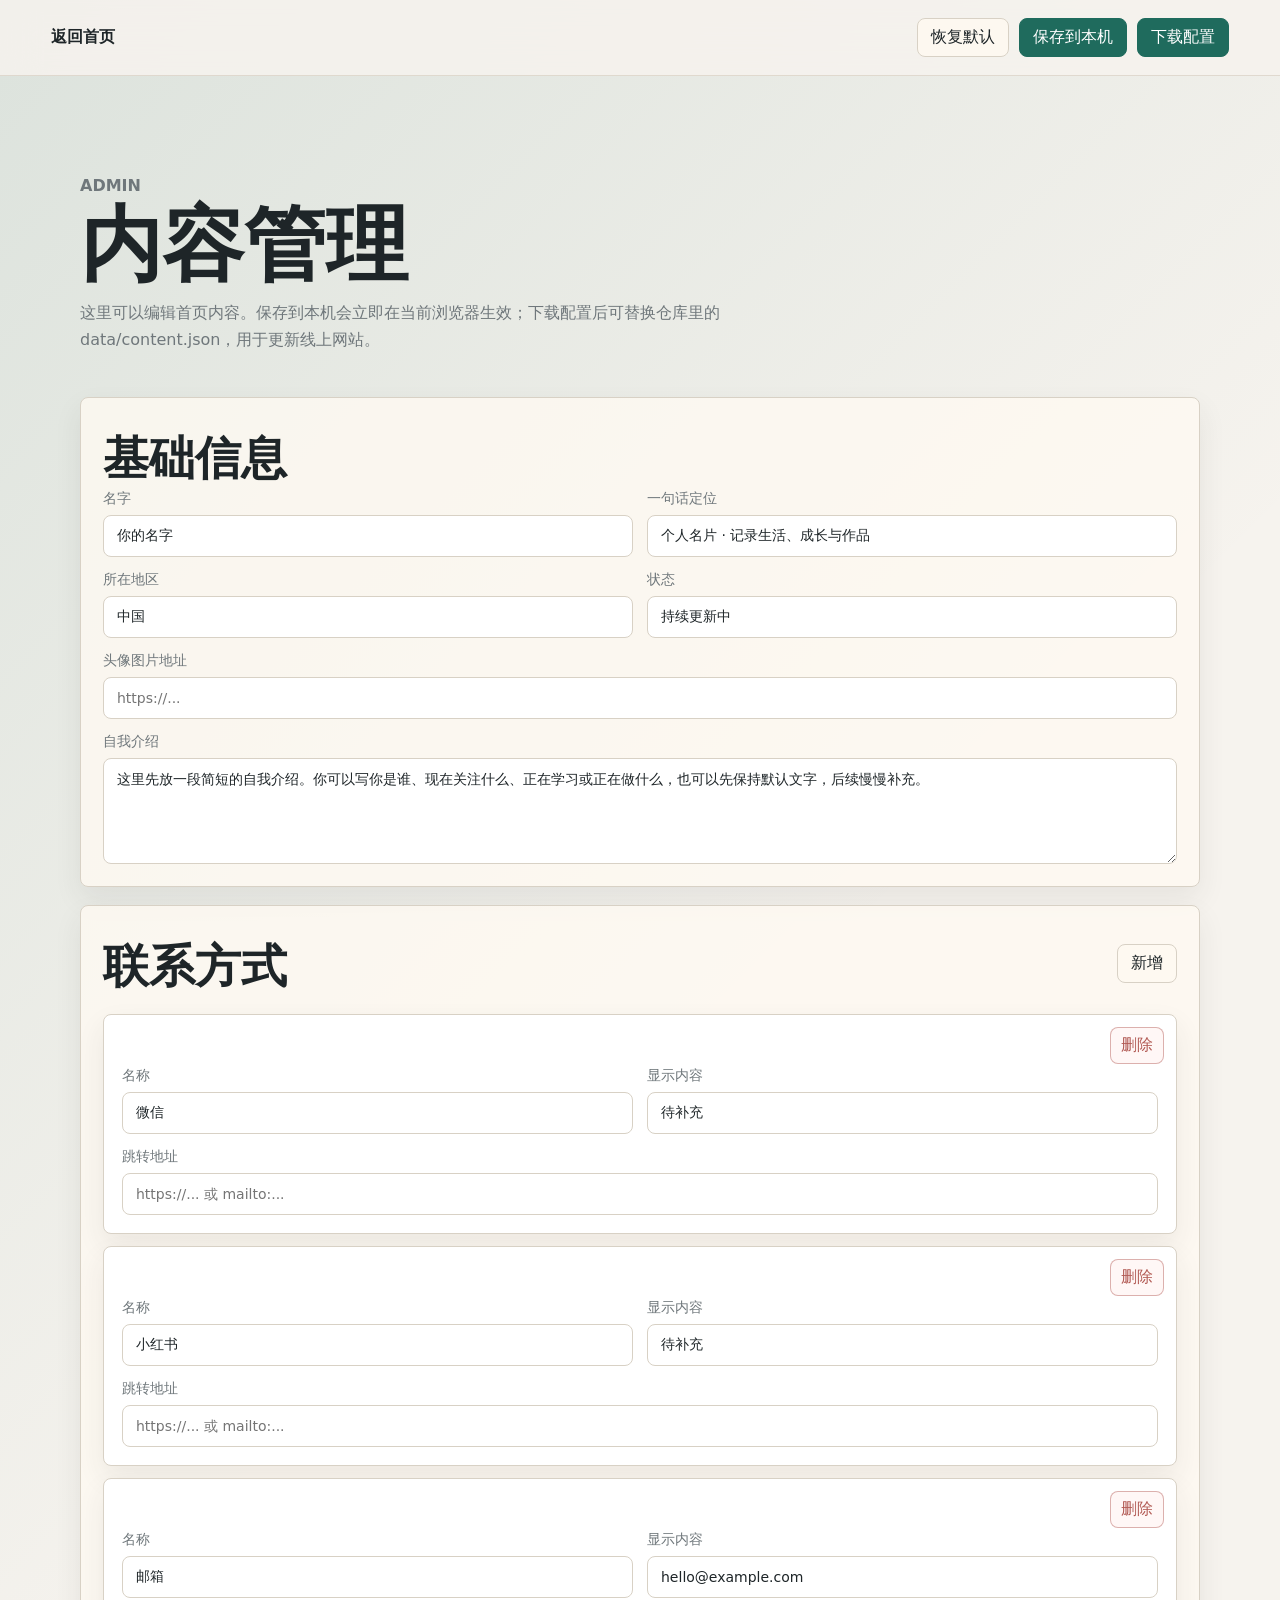
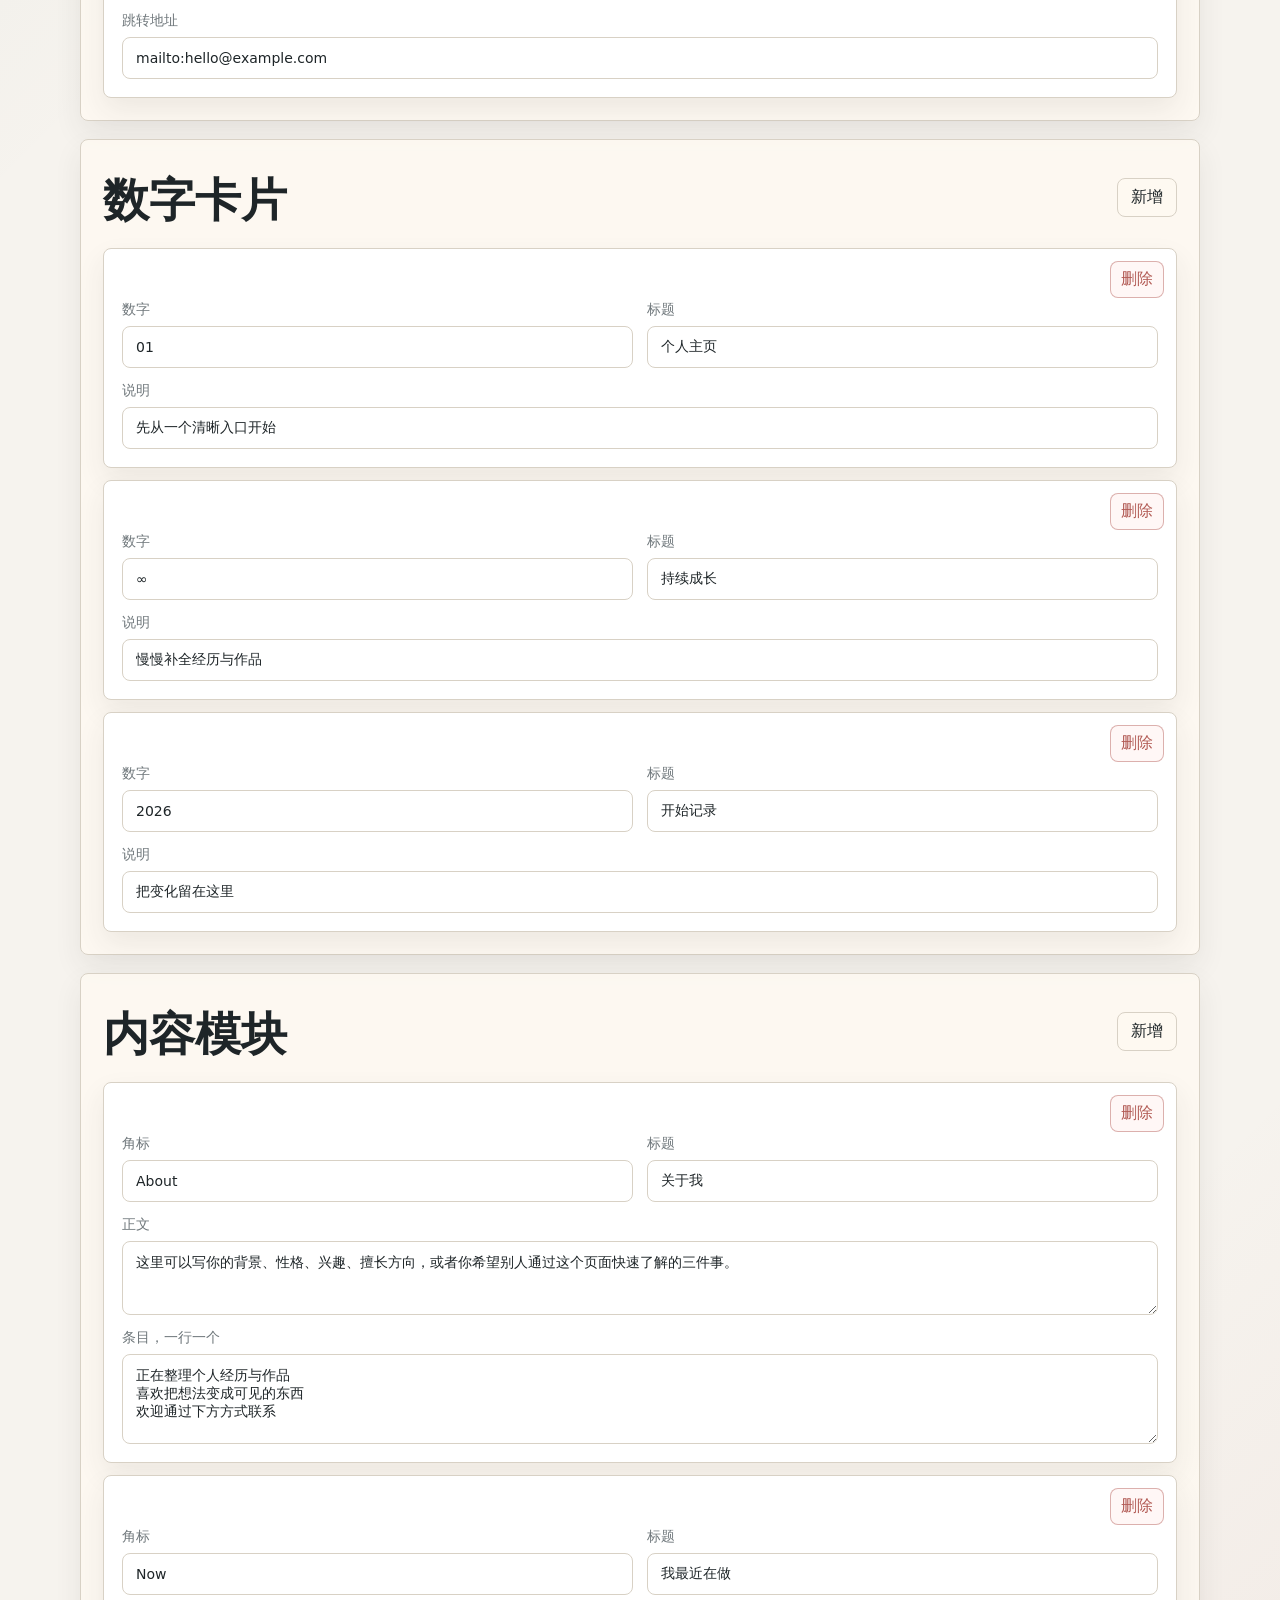
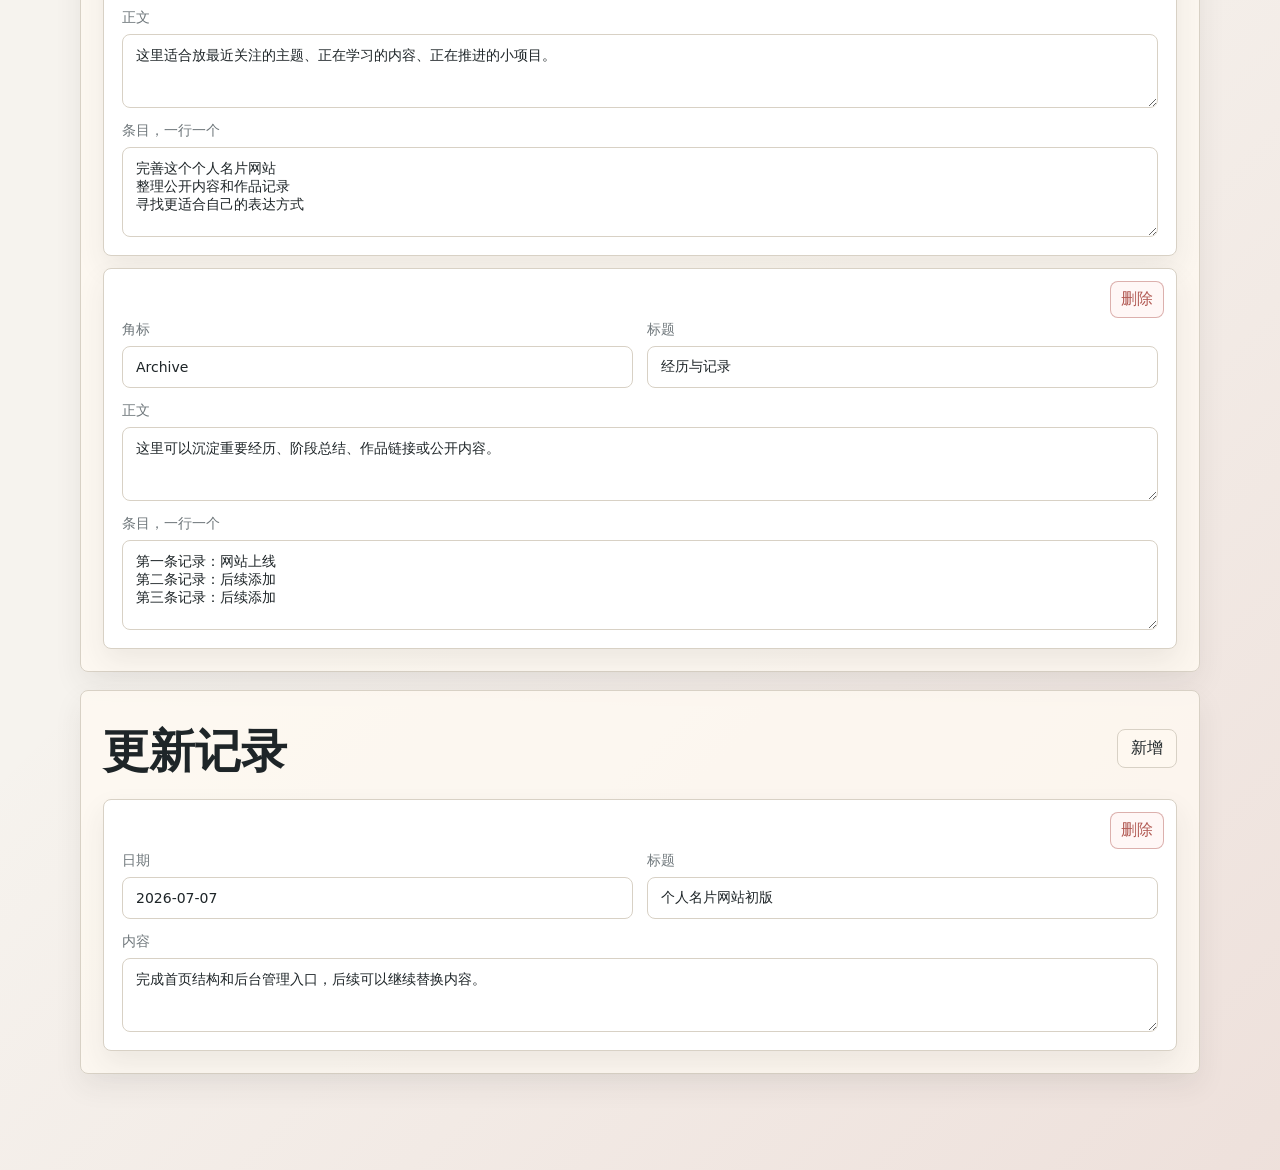
==== admin.html @ efcb4a4f "Create personal card site" ====
<!doctype html>
<html lang="zh-CN">
  <head>
    <meta charset="utf-8">
    <meta name="viewport" content="width=device-width, initial-scale=1">
    <title>内容管理</title>
    <meta name="description" content="个人名片网站后台管理。">
    <link rel="stylesheet" href="./assets/styles.css">
  </head>
  <body class="admin-body">
    <header class="site-header">
      <a class="brand" href="./index.html">返回首页</a>
      <nav class="nav" aria-label="后台导航">
        <button class="ghost-button" id="resetBtn" type="button">恢复默认</button>
        <button class="primary-button" id="saveBtn" type="button">保存到本机</button>
        <button class="primary-button" id="exportBtn" type="button">下载配置</button>
      </nav>
    </header>

    <main class="admin-shell">
      <section class="admin-title">
        <p class="kicker">Admin</p>
        <h1>内容管理</h1>
        <p>这里可以编辑首页内容。保存到本机会立即在当前浏览器生效；下载配置后可替换仓库里的 data/content.json，用于更新线上网站。</p>
      </section>

      <form id="adminForm" class="admin-form">
        <section class="editor-panel">
          <h2>基础信息</h2>
          <div class="form-grid">
            <label>名字<input name="profile.name" type="text"></label>
            <label>一句话定位<input name="profile.tagline" type="text"></label>
            <label>所在地区<input name="profile.location" type="text"></label>
            <label>状态<input name="profile.status" type="text"></label>
            <label class="wide">头像图片地址<input name="profile.avatar" type="url" placeholder="https://..."></label>
            <label class="wide">自我介绍<textarea name="profile.intro" rows="5"></textarea></label>
          </div>
        </section>

        <section class="editor-panel">
          <div class="panel-heading">
            <h2>联系方式</h2>
            <button class="ghost-button" type="button" data-add="links">新增</button>
          </div>
          <div class="repeat-list" id="linksEditor"></div>
        </section>

        <section class="editor-panel">
          <div class="panel-heading">
            <h2>数字卡片</h2>
            <button class="ghost-button" type="button" data-add="stats">新增</button>
          </div>
          <div class="repeat-list" id="statsEditor"></div>
        </section>

        <section class="editor-panel">
          <div class="panel-heading">
            <h2>内容模块</h2>
            <button class="ghost-button" type="button" data-add="sections">新增</button>
          </div>
          <div class="repeat-list" id="sectionsEditor"></div>
        </section>

        <section class="editor-panel">
          <div class="panel-heading">
            <h2>更新记录</h2>
            <button class="ghost-button" type="button" data-add="updates">新增</button>
          </div>
          <div class="repeat-list" id="updatesEditor"></div>
        </section>
      </form>
    </main>

    <div class="toast" id="toast" role="status" aria-live="polite"></div>
    <script src="./assets/admin.js"></script>
  </body>
</html>
---- assets/styles.css ----
:root {
  color-scheme: light;
  --bg: #f6f3ee;
  --paper: #fffaf2;
  --ink: #1e2528;
  --muted: #6f777b;
  --line: #d8d1c5;
  --green: #1f6b5d;
  --rose: #b25a54;
  --gold: #c08b2f;
  --blue: #315f8c;
  --shadow: 0 18px 50px rgba(49, 50, 45, 0.12);
  font-family: Inter, "Microsoft YaHei", "PingFang SC", system-ui, sans-serif;
}

* {
  box-sizing: border-box;
}

html {
  scroll-behavior: smooth;
}

body {
  margin: 0;
  min-height: 100vh;
  background:
    linear-gradient(135deg, rgba(31, 107, 93, 0.12), transparent 32%),
    linear-gradient(315deg, rgba(178, 90, 84, 0.12), transparent 30%),
    var(--bg);
  color: var(--ink);
}

a {
  color: inherit;
  text-decoration: none;
}

button,
input,
textarea {
  font: inherit;
}

.site-header {
  position: sticky;
  top: 0;
  z-index: 10;
  display: flex;
  align-items: center;
  justify-content: space-between;
  gap: 20px;
  padding: 18px clamp(18px, 4vw, 56px);
  border-bottom: 1px solid rgba(216, 209, 197, 0.75);
  background: rgba(246, 243, 238, 0.86);
  backdrop-filter: blur(18px);
}

.brand {
  font-weight: 800;
  letter-spacing: 0;
}

.nav {
  display: flex;
  align-items: center;
  gap: 10px;
  flex-wrap: wrap;
  justify-content: flex-end;
}

.nav a,
.ghost-button,
.primary-button {
  min-height: 38px;
  display: inline-flex;
  align-items: center;
  justify-content: center;
  border-radius: 8px;
  padding: 8px 13px;
  border: 1px solid var(--line);
  background: rgba(255, 250, 242, 0.72);
  color: var(--ink);
  cursor: pointer;
}

.primary-button {
  border-color: var(--green);
  background: var(--green);
  color: white;
}

.hero {
  min-height: calc(100vh - 75px);
  display: grid;
  align-items: center;
  padding: clamp(42px, 8vw, 96px) clamp(18px, 5vw, 72px);
}

.hero-inner {
  width: min(1100px, 100%);
  margin: 0 auto;
  display: grid;
  grid-template-columns: 0.8fr 1.2fr;
  gap: clamp(26px, 5vw, 68px);
  align-items: center;
}

.portrait {
  aspect-ratio: 1;
  border-radius: 8px;
  display: grid;
  place-items: center;
  overflow: hidden;
  background:
    linear-gradient(135deg, rgba(31, 107, 93, 0.95), rgba(49, 95, 140, 0.86)),
    var(--green);
  box-shadow: var(--shadow);
  color: white;
  font-size: clamp(76px, 12vw, 150px);
  font-weight: 900;
}

.portrait img {
  width: 100%;
  height: 100%;
  object-fit: cover;
  display: none;
}

.hero-copy h1,
.admin-title h1 {
  margin: 8px 0 16px;
  font-size: clamp(48px, 10vw, 118px);
  line-height: 0.92;
  letter-spacing: 0;
}

.intro {
  max-width: 680px;
  color: var(--muted);
  font-size: clamp(18px, 2.4vw, 24px);
  line-height: 1.7;
}

.kicker {
  margin: 0;
  color: var(--rose);
  font-weight: 800;
  text-transform: uppercase;
  letter-spacing: 0;
}

.hero-actions,
.contact-list {
  display: flex;
  gap: 10px;
  flex-wrap: wrap;
  margin-top: 28px;
}

.pill {
  display: inline-flex;
  align-items: center;
  gap: 8px;
  min-height: 44px;
  padding: 10px 14px;
  border-radius: 8px;
  background: var(--paper);
  border: 1px solid var(--line);
  box-shadow: 0 8px 24px rgba(49, 50, 45, 0.08);
}

.pill small {
  color: var(--muted);
}

.stats-band {
  display: grid;
  grid-template-columns: repeat(3, 1fr);
  border-top: 1px solid var(--line);
  border-bottom: 1px solid var(--line);
  background: rgba(255, 250, 242, 0.62);
}

.stat {
  padding: clamp(22px, 4vw, 42px);
  border-right: 1px solid var(--line);
}

.stat:last-child {
  border-right: 0;
}

.stat strong {
  display: block;
  color: var(--green);
  font-size: clamp(34px, 5vw, 58px);
  line-height: 1;
}

.stat span,
.info-card h3,
.timeline-item h3 {
  display: block;
  margin-top: 10px;
  font-weight: 800;
  font-size: 20px;
}

.stat p,
.info-card p,
.timeline-item p,
.contact p,
.admin-title p {
  color: var(--muted);
  line-height: 1.7;
}

.content-wrap,
.updates,
.contact,
.admin-shell {
  width: min(1120px, calc(100% - 36px));
  margin: 0 auto;
  padding: clamp(54px, 8vw, 96px) 0;
}

.section-head {
  margin-bottom: 24px;
}

.section-head h2,
.contact h2,
.editor-panel h2 {
  margin: 8px 0 0;
  font-size: clamp(28px, 4vw, 46px);
  letter-spacing: 0;
}

.section-grid {
  display: grid;
  grid-template-columns: repeat(3, 1fr);
  gap: 16px;
}

.info-card,
.editor-panel,
.repeat-item {
  border: 1px solid var(--line);
  border-radius: 8px;
  background: rgba(255, 250, 242, 0.78);
  box-shadow: 0 12px 28px rgba(49, 50, 45, 0.08);
}

.info-card {
  padding: 24px;
}

.info-card ul {
  margin: 18px 0 0;
  padding-left: 20px;
  color: var(--ink);
  line-height: 1.7;
}

.timeline {
  display: grid;
  gap: 12px;
}

.timeline-item {
  display: grid;
  grid-template-columns: 140px 1fr;
  gap: 20px;
  padding: 22px 0;
  border-top: 1px solid var(--line);
}

.timeline-item time {
  color: var(--blue);
  font-weight: 800;
}

.contact {
  display: grid;
  grid-template-columns: 1fr 1fr;
  gap: 30px;
  align-items: start;
  border-top: 1px solid var(--line);
}

.footer {
  display: flex;
  justify-content: space-between;
  gap: 16px;
  padding: 24px clamp(18px, 4vw, 56px);
  border-top: 1px solid var(--line);
  color: var(--muted);
}

.admin-title {
  max-width: 760px;
  padding-bottom: 28px;
}

.admin-title h1 {
  font-size: clamp(42px, 7vw, 82px);
}

.admin-form {
  display: grid;
  gap: 18px;
}

.editor-panel {
  padding: 22px;
}

.panel-heading {
  display: flex;
  justify-content: space-between;
  gap: 14px;
  align-items: center;
  margin-bottom: 16px;
}

.form-grid,
.repeat-item {
  display: grid;
  grid-template-columns: repeat(2, 1fr);
  gap: 14px;
}

label {
  display: grid;
  gap: 7px;
  color: var(--muted);
  font-size: 14px;
}

.wide {
  grid-column: 1 / -1;
}

input,
textarea {
  width: 100%;
  border: 1px solid var(--line);
  border-radius: 8px;
  background: white;
  color: var(--ink);
  padding: 12px 13px;
  outline: none;
}

textarea {
  resize: vertical;
}

input:focus,
textarea:focus {
  border-color: var(--green);
  box-shadow: 0 0 0 3px rgba(31, 107, 93, 0.14);
}

.repeat-list {
  display: grid;
  gap: 12px;
}

.repeat-item {
  position: relative;
  padding: 18px;
  padding-top: 52px;
  background: white;
}

.remove-button {
  position: absolute;
  top: 12px;
  right: 12px;
  border: 1px solid rgba(178, 90, 84, 0.45);
  border-radius: 8px;
  color: var(--rose);
  background: #fff7f6;
  padding: 7px 10px;
  cursor: pointer;
}

.toast {
  position: fixed;
  right: 20px;
  bottom: 20px;
  transform: translateY(20px);
  opacity: 0;
  pointer-events: none;
  border-radius: 8px;
  background: var(--ink);
  color: white;
  padding: 12px 16px;
  transition: 0.2s ease;
}

.toast.show {
  opacity: 1;
  transform: translateY(0);
}

@media (max-width: 820px) {
  .site-header,
  .footer {
    align-items: flex-start;
    flex-direction: column;
  }

  .hero {
    min-height: auto;
  }

  .hero-inner,
  .section-grid,
  .contact {
    grid-template-columns: 1fr;
  }

  .portrait {
    width: min(310px, 100%);
  }

  .stats-band {
    grid-template-columns: 1fr;
  }

  .stat {
    border-right: 0;
    border-bottom: 1px solid var(--line);
  }

  .timeline-item,
  .form-grid,
  .repeat-item {
    grid-template-columns: 1fr;
  }
}
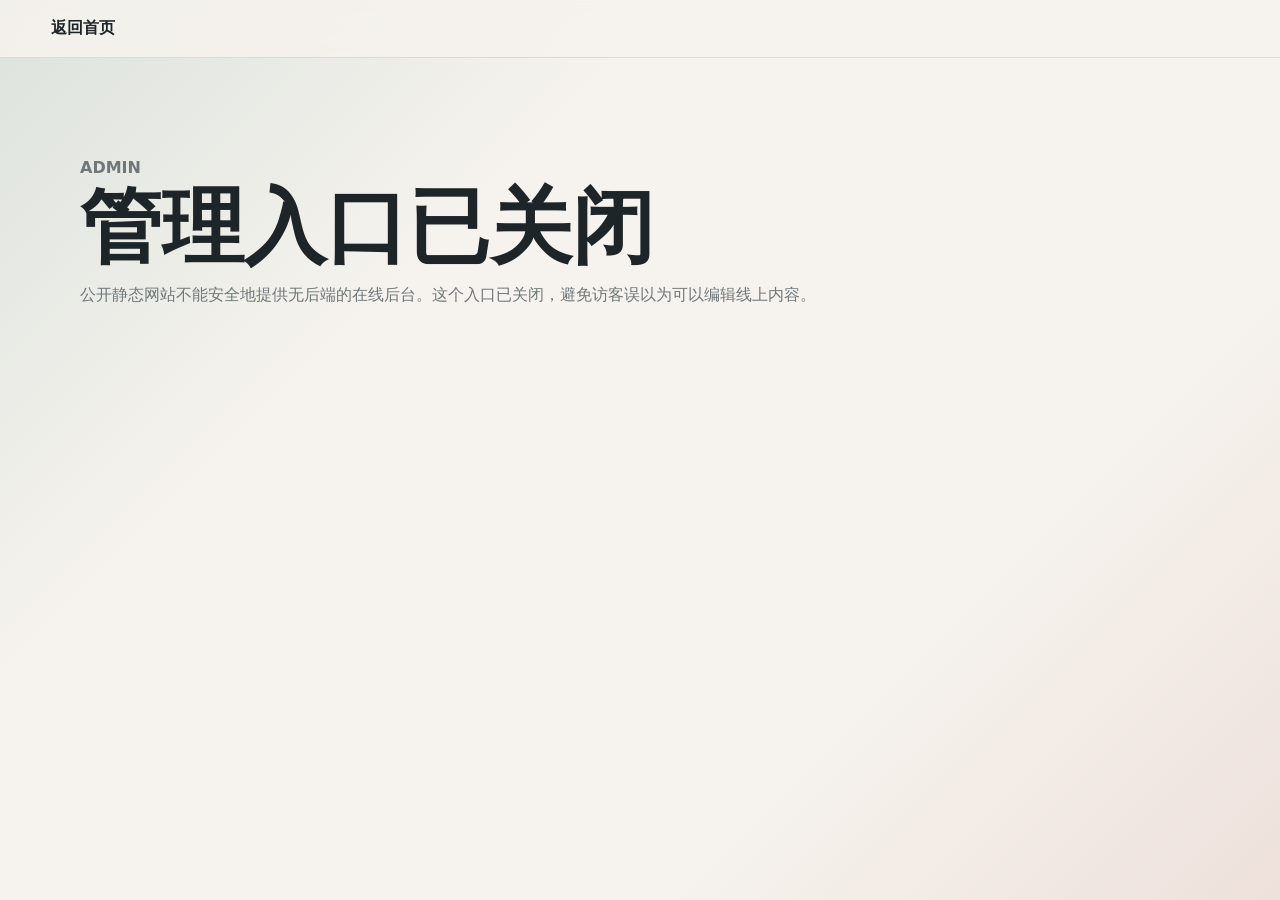
==== commit 5b4cb119: "Disable public admin page" ====
--- a/admin.html
+++ b/admin.html
@@ -10,68 +10,14 @@
   <body class="admin-body">
     <header class="site-header">
       <a class="brand" href="./index.html">返回首页</a>
-      <nav class="nav" aria-label="后台导航">
-        <button class="ghost-button" id="resetBtn" type="button">恢复默认</button>
-        <button class="primary-button" id="saveBtn" type="button">保存到本机</button>
-        <button class="primary-button" id="exportBtn" type="button">下载配置</button>
-      </nav>
     </header>
 
     <main class="admin-shell">
       <section class="admin-title">
         <p class="kicker">Admin</p>
-        <h1>内容管理</h1>
-        <p>这里可以编辑首页内容。保存到本机会立即在当前浏览器生效；下载配置后可替换仓库里的 data/content.json，用于更新线上网站。</p>
+        <h1>管理入口已关闭</h1>
+        <p>公开静态网站不能安全地提供无后端的在线后台。这个入口已关闭，避免访客误以为可以编辑线上内容。</p>
       </section>
-
-      <form id="adminForm" class="admin-form">
-        <section class="editor-panel">
-          <h2>基础信息</h2>
-          <div class="form-grid">
-            <label>名字<input name="profile.name" type="text"></label>
-            <label>一句话定位<input name="profile.tagline" type="text"></label>
-            <label>所在地区<input name="profile.location" type="text"></label>
-            <label>状态<input name="profile.status" type="text"></label>
-            <label class="wide">头像图片地址<input name="profile.avatar" type="url" placeholder="https://..."></label>
-            <label class="wide">自我介绍<textarea name="profile.intro" rows="5"></textarea></label>
-          </div>
-        </section>
-
-        <section class="editor-panel">
-          <div class="panel-heading">
-            <h2>联系方式</h2>
-            <button class="ghost-button" type="button" data-add="links">新增</button>
-          </div>
-          <div class="repeat-list" id="linksEditor"></div>
-        </section>
-
-        <section class="editor-panel">
-          <div class="panel-heading">
-            <h2>数字卡片</h2>
-            <button class="ghost-button" type="button" data-add="stats">新增</button>
-          </div>
-          <div class="repeat-list" id="statsEditor"></div>
-        </section>
-
-        <section class="editor-panel">
-          <div class="panel-heading">
-            <h2>内容模块</h2>
-            <button class="ghost-button" type="button" data-add="sections">新增</button>
-          </div>
-          <div class="repeat-list" id="sectionsEditor"></div>
-        </section>
-
-        <section class="editor-panel">
-          <div class="panel-heading">
-            <h2>更新记录</h2>
-            <button class="ghost-button" type="button" data-add="updates">新增</button>
-          </div>
-          <div class="repeat-list" id="updatesEditor"></div>
-        </section>
-      </form>
     </main>
-
-    <div class="toast" id="toast" role="status" aria-live="polite"></div>
-    <script src="./assets/admin.js"></script>
   </body>
 </html>
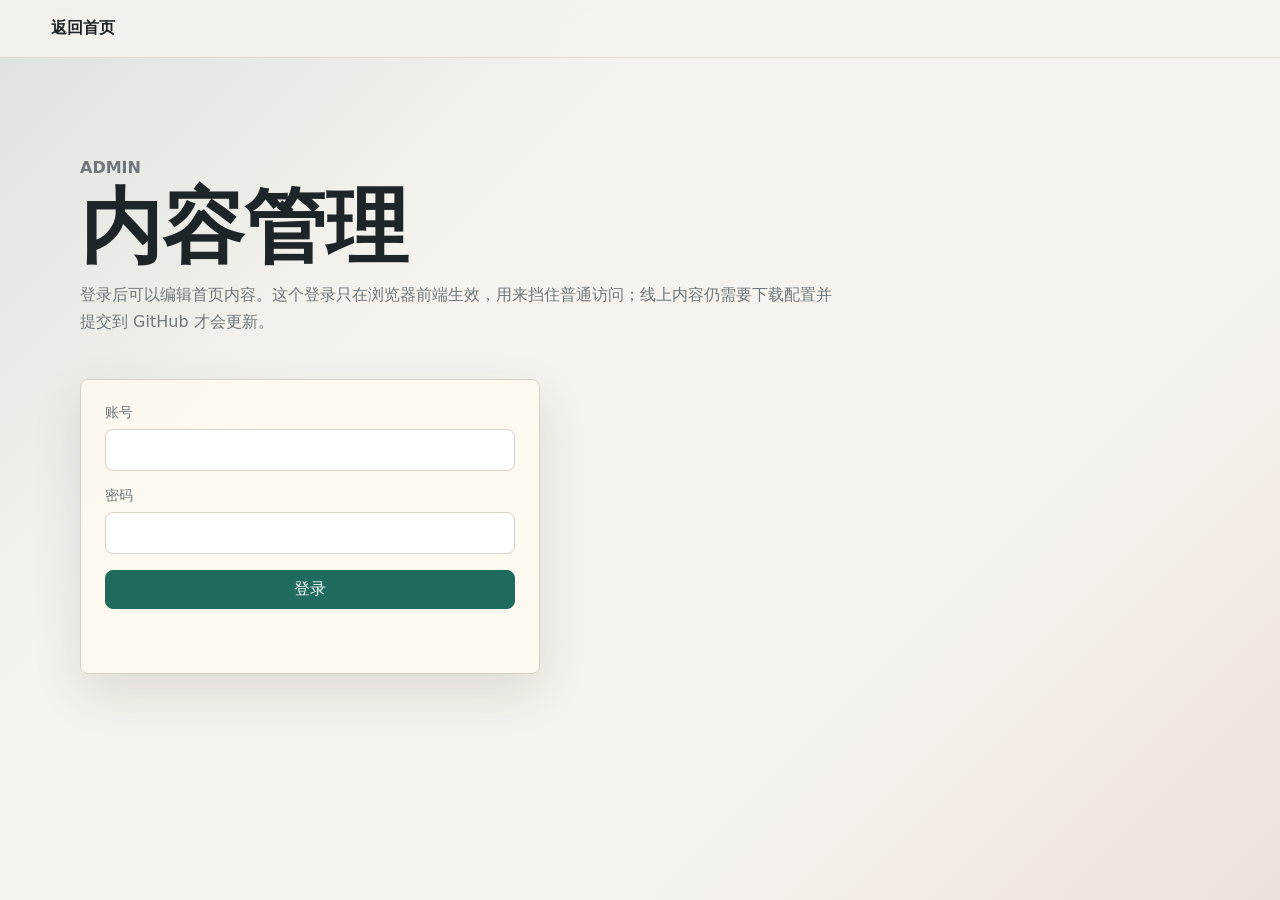
==== commit c4ede579: "Add admin login gate" ====
--- a/admin.html
+++ b/admin.html
@@ -4,20 +4,84 @@
     <meta charset="utf-8">
     <meta name="viewport" content="width=device-width, initial-scale=1">
     <title>内容管理</title>
-    <meta name="description" content="个人名片网站后台管理。">
+    <meta name="description" content="个人名片网站内容管理。">
     <link rel="stylesheet" href="./assets/styles.css">
   </head>
   <body class="admin-body">
     <header class="site-header">
       <a class="brand" href="./index.html">返回首页</a>
+      <nav class="nav admin-actions hidden" id="adminActions" aria-label="后台操作">
+        <button class="ghost-button" id="resetBtn" type="button">恢复默认</button>
+        <button class="ghost-button" id="logoutBtn" type="button">退出</button>
+        <button class="primary-button" id="saveBtn" type="button">保存到本机</button>
+        <button class="primary-button" id="exportBtn" type="button">下载配置</button>
+      </nav>
     </header>
 
     <main class="admin-shell">
       <section class="admin-title">
         <p class="kicker">Admin</p>
-        <h1>管理入口已关闭</h1>
-        <p>公开静态网站不能安全地提供无后端的在线后台。这个入口已关闭，避免访客误以为可以编辑线上内容。</p>
+        <h1>内容管理</h1>
+        <p>登录后可以编辑首页内容。这个登录只在浏览器前端生效，用来挡住普通访问；线上内容仍需要下载配置并提交到 GitHub 才会更新。</p>
       </section>
+
+      <section class="login-panel" id="loginPanel">
+        <form id="loginForm" class="login-form">
+          <label>账号<input id="username" name="username" type="text" autocomplete="username"></label>
+          <label>密码<input id="password" name="password" type="password" autocomplete="current-password"></label>
+          <button class="primary-button" type="submit">登录</button>
+          <p class="login-error" id="loginError" role="alert"></p>
+        </form>
+      </section>
+
+      <form id="adminForm" class="admin-form hidden">
+        <section class="editor-panel">
+          <h2>基础信息</h2>
+          <div class="form-grid">
+            <label>名字<input name="profile.name" type="text"></label>
+            <label>一句话定位<input name="profile.tagline" type="text"></label>
+            <label>所在地区<input name="profile.location" type="text"></label>
+            <label>状态<input name="profile.status" type="text"></label>
+            <label class="wide">头像图片地址<input name="profile.avatar" type="url" placeholder="https://..."></label>
+            <label class="wide">自我介绍<textarea name="profile.intro" rows="5"></textarea></label>
+          </div>
+        </section>
+
+        <section class="editor-panel">
+          <div class="panel-heading">
+            <h2>联系方式</h2>
+            <button class="ghost-button" type="button" data-add="links">新增</button>
+          </div>
+          <div class="repeat-list" id="linksEditor"></div>
+        </section>
+
+        <section class="editor-panel">
+          <div class="panel-heading">
+            <h2>数字卡片</h2>
+            <button class="ghost-button" type="button" data-add="stats">新增</button>
+          </div>
+          <div class="repeat-list" id="statsEditor"></div>
+        </section>
+
+        <section class="editor-panel">
+          <div class="panel-heading">
+            <h2>内容模块</h2>
+            <button class="ghost-button" type="button" data-add="sections">新增</button>
+          </div>
+          <div class="repeat-list" id="sectionsEditor"></div>
+        </section>
+
+        <section class="editor-panel">
+          <div class="panel-heading">
+            <h2>更新记录</h2>
+            <button class="ghost-button" type="button" data-add="updates">新增</button>
+          </div>
+          <div class="repeat-list" id="updatesEditor"></div>
+        </section>
+      </form>
     </main>
+
+    <div class="toast" id="toast" role="status" aria-live="polite"></div>
+    <script src="./assets/admin.js"></script>
   </body>
 </html>
--- a/assets/styles.css
+++ b/assets/styles.css
@@ -313,6 +313,31 @@
   gap: 18px;
 }
 
+.hidden {
+  display: none !important;
+}
+
+.login-panel {
+  max-width: 460px;
+  border: 1px solid var(--line);
+  border-radius: 8px;
+  background: rgba(255, 250, 242, 0.82);
+  box-shadow: var(--shadow);
+  padding: 24px;
+}
+
+.login-form {
+  display: grid;
+  gap: 16px;
+}
+
+.login-error {
+  min-height: 24px;
+  margin: 0;
+  color: var(--rose);
+  font-weight: 700;
+}
+
 .editor-panel {
   padding: 22px;
 }
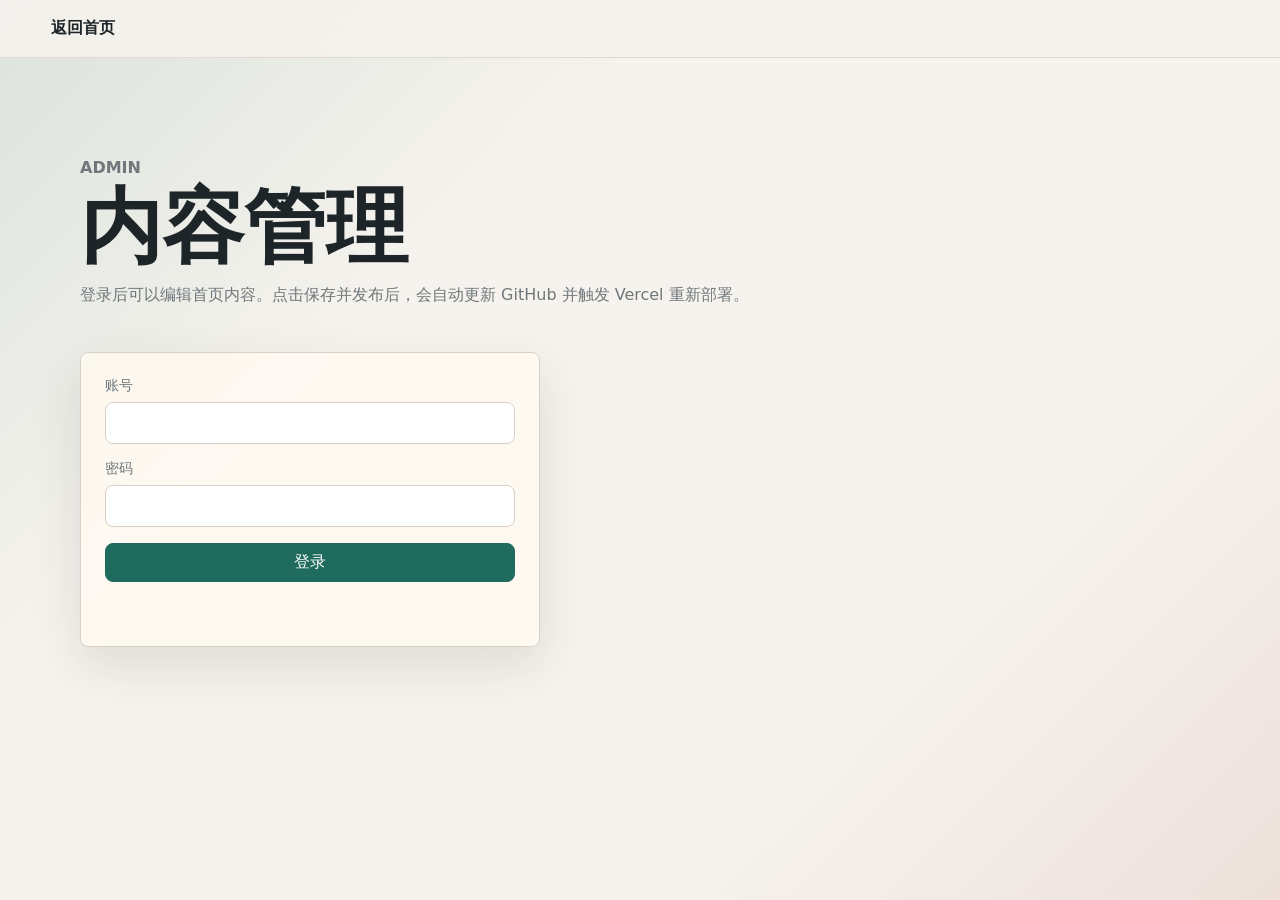
==== commit e8384c09: "Add online admin publishing" ====
--- a/admin.html
+++ b/admin.html
@@ -13,7 +13,7 @@
       <nav class="nav admin-actions hidden" id="adminActions" aria-label="后台操作">
         <button class="ghost-button" id="resetBtn" type="button">恢复默认</button>
         <button class="ghost-button" id="logoutBtn" type="button">退出</button>
-        <button class="primary-button" id="saveBtn" type="button">保存到本机</button>
+        <button class="primary-button" id="saveBtn" type="button">保存并发布</button>
         <button class="primary-button" id="exportBtn" type="button">下载配置</button>
       </nav>
     </header>
@@ -22,7 +22,7 @@
       <section class="admin-title">
         <p class="kicker">Admin</p>
         <h1>内容管理</h1>
-        <p>登录后可以编辑首页内容。这个登录只在浏览器前端生效，用来挡住普通访问；线上内容仍需要下载配置并提交到 GitHub 才会更新。</p>
+        <p>登录后可以编辑首页内容。点击保存并发布后，会自动更新 GitHub 并触发 Vercel 重新部署。</p>
       </section>
 
       <section class="login-panel" id="loginPanel">
--- a/assets/styles.css
+++ b/assets/styles.css
@@ -159,6 +159,17 @@
   margin-top: 28px;
 }
 
+.contact-list {
+  display: grid;
+  grid-template-columns: repeat(2, minmax(160px, 1fr));
+  align-items: start;
+}
+
+.contact-card {
+  display: grid;
+  gap: 10px;
+}
+
 .pill {
   display: inline-flex;
   align-items: center;
@@ -173,6 +184,36 @@
 
 .pill small {
   color: var(--muted);
+}
+
+.qr-image,
+.qr-placeholder {
+  width: 152px;
+  aspect-ratio: 1;
+  border-radius: 8px;
+  border: 1px solid var(--line);
+  background: white;
+  box-shadow: 0 8px 24px rgba(49, 50, 45, 0.08);
+}
+
+.qr-image {
+  display: block;
+  object-fit: cover;
+  padding: 8px;
+}
+
+.qr-placeholder {
+  display: grid;
+  place-items: center;
+  padding: 14px;
+  color: var(--muted);
+  font-size: 14px;
+  text-align: center;
+  background:
+    linear-gradient(90deg, rgba(31, 107, 93, 0.09) 1px, transparent 1px),
+    linear-gradient(rgba(31, 107, 93, 0.09) 1px, transparent 1px),
+    white;
+  background-size: 14px 14px;
 }
 
 .stats-band {
@@ -449,6 +490,10 @@
     grid-template-columns: 1fr;
   }
 
+  .contact-list {
+    grid-template-columns: 1fr;
+  }
+
   .portrait {
     width: min(310px, 100%);
   }
